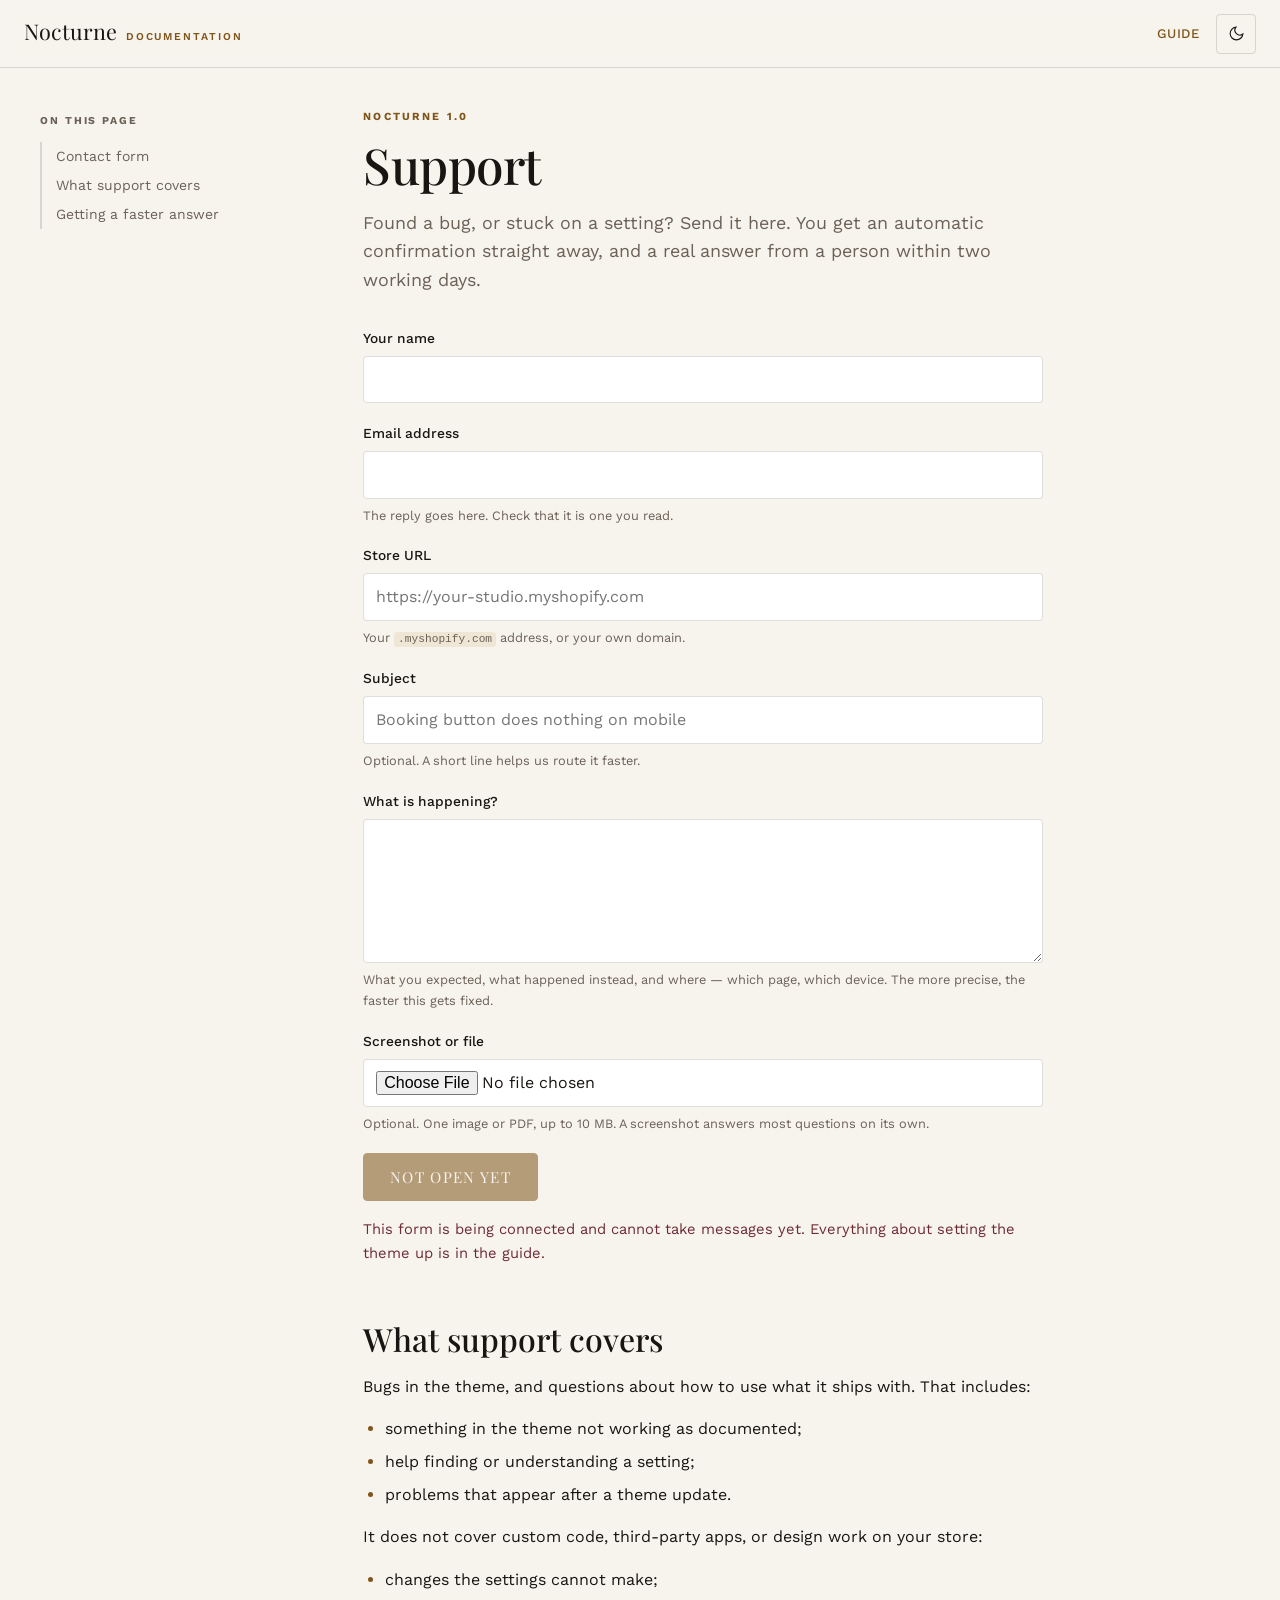
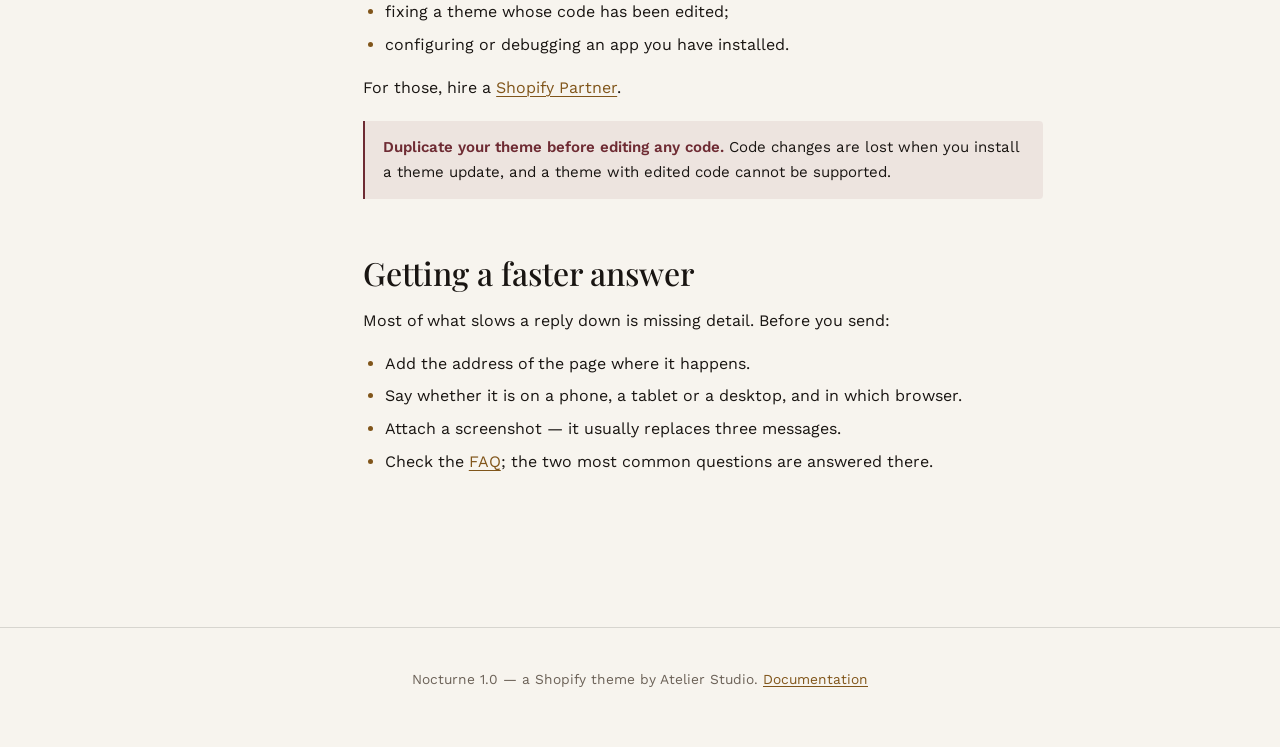
==== support.html @ 0e1caf20 "docs: sync from the theme repository" ====
<!doctype html>
<html lang="en">
<head>
<meta charset="utf-8">
<meta name="viewport" content="width=device-width, initial-scale=1">
<title>Nocturne — support</title>
<meta name="description" content="Report a bug or ask a question about the Nocturne Shopify theme. Answered within two working days.">
<link rel="preconnect" href="https://fonts.googleapis.com">
<link rel="preconnect" href="https://fonts.gstatic.com" crossorigin>
<link rel="stylesheet" href="https://fonts.googleapis.com/css2?family=Playfair+Display:wght@400;500;600&family=Work+Sans:wght@400;500;600;700&display=swap">
<link rel="stylesheet" href="assets/docs.css">
<script>
  try {
    var saved = localStorage.getItem('nocturne-docs-theme');
    if (saved) document.documentElement.setAttribute('data-theme', saved);
  } catch (e) {}
</script>
</head>
<body>

<header class="masthead">
  <a class="masthead__mark" href="./">
    <span class="masthead__name">Nocturne</span>
    <span class="masthead__kind">Documentation</span>
  </a>
  <a class="masthead__link" href="./">Guide</a>
  <button class="theme-toggle" type="button" data-theme-toggle aria-label="Switch between light and dark">
    <svg viewBox="0 0 24 24" fill="none" stroke="currentColor" stroke-width="1.6" aria-hidden="true">
      <path d="M21 12.8A9 9 0 1 1 11.2 3a7 7 0 0 0 9.8 9.8Z"/>
    </svg>
  </button>
</header>

<div class="layout">
  <details class="toc" data-toc open>
    <summary>On this page</summary>
    <ol>
      <li><a href="#form">Contact form</a></li>
      <li><a href="#covers">What support covers</a></li>
      <li><a href="#faster">Getting a faster answer</a></li>
    </ol>
  </details>

  <main class="content">
    <p class="eyebrow">Nocturne 1.0</p>
    <h1>Support</h1>
    <p class="lede">
      Found a bug, or stuck on a setting? Send it here. You get an automatic confirmation
      straight away, and a real answer from a person within two working days.
    </p>

    <section id="form">
      <form id="support-form" novalidate>
        <div class="field">
          <label for="name">Your name</label>
          <input id="name" name="name" type="text" autocomplete="name" required>
        </div>

        <div class="field">
          <label for="email">Email address</label>
          <input id="email" name="email" type="email" autocomplete="email" required>
          <span class="hint">The reply goes here. Check that it is one you read.</span>
        </div>

        <div class="field">
          <label for="storeUrl">Store URL</label>
          <input id="storeUrl" name="storeUrl" type="url" placeholder="https://your-studio.myshopify.com" required>
          <span class="hint">Your <code>.myshopify.com</code> address, or your own domain.</span>
        </div>

        <div class="field">
          <label for="subject">Subject</label>
          <input id="subject" name="subject" type="text" placeholder="Booking button does nothing on mobile">
          <span class="hint">Optional. A short line helps us route it faster.</span>
        </div>

        <div class="field">
          <label for="message">What is happening?</label>
          <textarea id="message" name="message" required></textarea>
          <span class="hint">
            What you expected, what happened instead, and where — which page, which device. The
            more precise, the faster this gets fixed.
          </span>
        </div>

        <div class="field">
          <label for="attachment">Screenshot or file</label>
          <input id="attachment" name="attachment" type="file" accept="image/png,image/jpeg,image/webp,image/gif,application/pdf">
          <span class="hint">Optional. One image or PDF, up to 10 MB. A screenshot answers most questions on its own.</span>
        </div>

        <p class="honeypot" aria-hidden="true">
          <label for="company">Company</label>
          <input id="company" name="company" type="text" tabindex="-1" autocomplete="off">
        </p>

        <input type="hidden" name="theme" value="Nocturne 1.0">

        <button class="button" type="submit" data-submit>Send request</button>
        <p class="form-status" id="form-status" role="status" aria-live="polite"></p>
      </form>
    </section>

    <section id="covers">
      <h2>What support covers</h2>
      <p>Bugs in the theme, and questions about how to use what it ships with. That includes:</p>
      <ul>
        <li>something in the theme not working as documented;</li>
        <li>help finding or understanding a setting;</li>
        <li>problems that appear after a theme update.</li>
      </ul>
      <p>It does not cover custom code, third-party apps, or design work on your store:</p>
      <ul>
        <li>changes the settings cannot make;</li>
        <li>fixing a theme whose code has been edited;</li>
        <li>configuring or debugging an app you have installed.</li>
      </ul>
      <p>
        For those, hire a <a href="https://www.shopify.com/partners/directory" rel="nofollow">Shopify Partner</a>.
      </p>
      <div class="note note--caution">
        <p>
          <strong>Duplicate your theme before editing any code.</strong> Code changes are lost when
          you install a theme update, and a theme with edited code cannot be supported.
        </p>
      </div>
    </section>

    <section id="faster">
      <h2>Getting a faster answer</h2>
      <p>Most of what slows a reply down is missing detail. Before you send:</p>
      <ul>
        <li>Add the address of the page where it happens.</li>
        <li>Say whether it is on a phone, a tablet or a desktop, and in which browser.</li>
        <li>Attach a screenshot — it usually replaces three messages.</li>
        <li>Check the <a href="./#faq">FAQ</a>; the two most common questions are answered there.</li>
      </ul>
    </section>
  </main>
</div>

<footer class="footer">
  <p>Nocturne 1.0 — a Shopify theme by Atelier Studio. <a href="./">Documentation</a></p>
</footer>

<script>
  (function () {
    var toc = document.querySelector('[data-toc]');
    if (toc && window.matchMedia('(max-width: 899px)').matches) toc.open = false;

    var root = document.documentElement;
    document.querySelector('[data-theme-toggle]').addEventListener('click', function () {
      var dark = window.matchMedia('(prefers-color-scheme: dark)').matches;
      var current = root.getAttribute('data-theme') || (dark ? 'dark' : 'light');
      var next = current === 'dark' ? 'light' : 'dark';
      root.setAttribute('data-theme', next);
      try { localStorage.setItem('nocturne-docs-theme', next); } catch (e) {}
    });
  })();

  // Set both at deploy time — see support-worker/README.md. The endpoint is the
  // Worker's public URL; the fallback address is only ever shown if the Worker
  // itself is unreachable, so a merchant is never left with a dead form.
  var SUPPORT_ENDPOINT = 'https://REPLACE-ME.workers.dev/ticket';
  var SUPPORT_FALLBACK_EMAIL = '';
  var MAX_BYTES = 10 * 1024 * 1024;

  (function () {
    var form = document.getElementById('support-form');
    var status = document.getElementById('form-status');
    var button = form.querySelector('[data-submit]');

    function say(state, text) {
      status.dataset.state = state;
      status.textContent = text;
    }

    // Until the Worker is deployed the form has nowhere to post. Say so and
    // disable it, rather than accepting a message and dropping it — a support
    // form that silently loses a request is worse than one that admits it is
    // not open yet.
    if (SUPPORT_ENDPOINT.indexOf('REPLACE-ME') !== -1) {
      button.disabled = true;
      button.textContent = 'Not open yet';
      say('error', 'This form is being connected and cannot take messages yet. Everything about setting the theme up is in the guide.');
      return;
    }

    form.addEventListener('submit', async function (event) {
      event.preventDefault();

      // Browser validation first, so the messages are the ones the reader's own
      // browser writes in their own language.
      if (!form.reportValidity()) return;

      var file = form.attachment.files[0];
      if (file && file.size > MAX_BYTES) {
        say('error', 'That file is larger than 10 MB. Send a screenshot, or a link to the file instead.');
        return;
      }

      button.disabled = true;
      say('', 'Sending…');

      try {
        var response = await fetch(SUPPORT_ENDPOINT, { method: 'POST', body: new FormData(form) });
        var body = await response.json().catch(function () { return {}; });
        if (!response.ok) throw new Error(body.error || ('HTTP ' + response.status));
        form.reset();
        say('ok', 'Received — reference ' + (body.reference || 'sent') + '. Check your inbox for the confirmation; a person replies within two working days.');
      } catch (error) {
        say(
          'error',
          'That did not send (' + error.message + '). ' +
            (SUPPORT_FALLBACK_EMAIL
              ? 'Email ' + SUPPORT_FALLBACK_EMAIL + ' and we will pick it up there.'
              : 'Please try again in a minute — nothing was lost.')
        );
      } finally {
        button.disabled = false;
      }
    });
  })();
</script>

</body>
</html>
---- assets/docs.css ----
/*
 * Nocturne documentation — house style.
 *
 * The theme ships Playfair Display + Work Sans and a warm near-black ground with
 * a gold brand. The documentation uses the same two faces and the same palette
 * on purpose: a merchant who has just bought the theme should recognise where
 * they are, and Shopify's own requirement is that the documentation reads
 * consistently with the theme settings.
 *
 * Light values live on bare :root so the un-stamped "system" state resolves;
 * dark is redefined once for prefers-color-scheme and once for the explicit
 * toggle, so neither can strand the other's text on the wrong ground.
 */

:root {
  --ground: #f7f4ee;
  --surface: #ffffff;
  --surface-sunken: #efe9df;
  --ink: #191512;
  --ink-muted: #6b6157;
  /* The theme's own AA-safe gold for text on a light surface. */
  --gold: #80551a;
  --gold-strong: #6a4515;
  --gold-wash: rgba(184, 134, 45, 0.12);
  --line: rgba(25, 21, 18, 0.14);
  --note: #6e2b33;
  --note-wash: rgba(110, 43, 51, 0.08);
  --shadow: 0 1px 2px rgba(25, 21, 18, 0.05), 0 8px 24px rgba(25, 21, 18, 0.06);

  --measure: 68ch;
  --sidebar: 17rem;
  --radius: 4px;
  --step: clamp(1rem, 0.6rem + 1.4vw, 1.5rem);
}

@media (prefers-color-scheme: dark) {
  :root:not([data-theme='light']) {
    --ground: #0e0e10;
    --surface: #17130f;
    --surface-sunken: #121010;
    --ink: #f4efe6;
    --ink-muted: #b7aa94;
    --gold: #c78a2f;
    --gold-strong: #d9a04b;
    --gold-wash: rgba(199, 138, 47, 0.13);
    --line: rgba(244, 239, 230, 0.13);
    --note: #d99aa2;
    --note-wash: rgba(110, 43, 51, 0.22);
    --shadow: 0 1px 2px rgba(0, 0, 0, 0.4), 0 12px 32px rgba(0, 0, 0, 0.35);
  }
}

:root[data-theme='dark'] {
  --ground: #0e0e10;
  --surface: #17130f;
  --surface-sunken: #121010;
  --ink: #f4efe6;
  --ink-muted: #b7aa94;
  --gold: #c78a2f;
  --gold-strong: #d9a04b;
  --gold-wash: rgba(199, 138, 47, 0.13);
  --line: rgba(244, 239, 230, 0.13);
  --note: #d99aa2;
  --note-wash: rgba(110, 43, 51, 0.22);
  --shadow: 0 1px 2px rgba(0, 0, 0, 0.4), 0 12px 32px rgba(0, 0, 0, 0.35);
}

*,
*::before,
*::after { box-sizing: border-box; }

html { scroll-behavior: smooth; }
@media (prefers-reduced-motion: reduce) {
  html { scroll-behavior: auto; }
  *, *::before, *::after { animation-duration: 0.01ms !important; transition-duration: 0.01ms !important; }
}

body {
  margin: 0;
  background: var(--ground);
  color: var(--ink);
  font-family: 'Work Sans', -apple-system, BlinkMacSystemFont, 'Segoe UI', Roboto, sans-serif;
  font-size: 1rem;
  line-height: 1.65;
  -webkit-font-smoothing: antialiased;
}

h1, h2, h3, h4 {
  font-family: 'Playfair Display', Georgia, 'Times New Roman', serif;
  font-weight: 500;
  line-height: 1.15;
  text-wrap: balance;
  margin: 0;
}

h1 { font-size: clamp(2.1rem, 1.4rem + 2.6vw, 3.1rem); letter-spacing: -0.01em; }
h2 { font-size: clamp(1.5rem, 1.15rem + 1.3vw, 2rem); margin-block: 3.5rem 1rem; }
h3 { font-size: 1.18rem; font-weight: 600; margin-block: 2rem 0.5rem; }

p, ul, ol, dl { margin-block: 0 1rem; }
ul, ol { padding-inline-start: 1.35rem; }
li { margin-block-end: 0.4rem; }
li::marker { color: var(--gold); }

a { color: var(--gold); text-underline-offset: 0.18em; text-decoration-thickness: 1px; }
a:hover { color: var(--gold-strong); }
:focus-visible { outline: 2px solid var(--gold); outline-offset: 2px; border-radius: 2px; }

strong { font-weight: 600; }

code {
  font-family: ui-monospace, 'SF Mono', 'Cascadia Mono', Menlo, monospace;
  font-size: 0.875em;
  padding: 0.1em 0.35em;
  border-radius: 3px;
  background: var(--gold-wash);
  color: inherit;
}

pre {
  margin-block: 0 1.25rem;
  padding: 1rem 1.15rem;
  border: 1px solid var(--line);
  border-radius: var(--radius);
  background: var(--surface-sunken);
  overflow-x: auto;
}
pre code { background: none; padding: 0; font-size: 0.85rem; line-height: 1.6; }

/* ── Shell ─────────────────────────────────────────────────────────────── */

.masthead {
  position: sticky;
  inset-block-start: 0;
  z-index: 20;
  display: flex;
  align-items: center;
  gap: 1rem;
  padding: 0.85rem var(--step);
  border-block-end: 1px solid var(--line);
  background: color-mix(in srgb, var(--ground) 92%, transparent);
  backdrop-filter: blur(10px);
}

.masthead__mark {
  display: flex;
  align-items: baseline;
  gap: 0.55rem;
  margin-inline-end: auto;
  color: inherit;
  text-decoration: none;
}
.masthead__name {
  font-family: 'Playfair Display', Georgia, serif;
  font-size: 1.35rem;
  line-height: 1;
}
.masthead__kind {
  font-size: 0.66rem;
  font-weight: 600;
  letter-spacing: 0.18em;
  text-transform: uppercase;
  color: var(--gold);
}

.masthead__link {
  font-size: 0.82rem;
  font-weight: 500;
  letter-spacing: 0.06em;
  text-transform: uppercase;
  text-decoration: none;
}

.theme-toggle {
  display: inline-flex;
  align-items: center;
  justify-content: center;
  width: 40px;
  height: 40px;
  padding: 0;
  border: 1px solid var(--line);
  border-radius: var(--radius);
  background: transparent;
  color: inherit;
  cursor: pointer;
}
.theme-toggle:hover { border-color: var(--gold); color: var(--gold); }
.theme-toggle svg { width: 17px; height: 17px; }

.layout {
  display: grid;
  grid-template-columns: var(--sidebar) minmax(0, 1fr);
  gap: clamp(2rem, 4vw, 4rem);
  align-items: start;
  max-width: 78rem;
  margin-inline: auto;
  padding: 0 var(--step) 6rem;
}

.toc {
  position: sticky;
  inset-block-start: 4.5rem;
  max-height: calc(100dvh - 6rem);
  padding-block: 2.5rem;
  overflow-y: auto;
  font-size: 0.875rem;
}
/* A <details> so the phone can fold fifteen entries away instead of pushing the
   article a screen and a half down. It ships `open`, and the script closes it
   only on small screens — so with no JavaScript the desktop keeps its list and
   the phone keeps a long but working one. */
.toc summary {
  display: flex;
  align-items: center;
  justify-content: space-between;
  margin: 0 0 0.75rem;
  font-family: 'Work Sans', sans-serif;
  font-size: 0.66rem;
  font-weight: 700;
  letter-spacing: 0.18em;
  text-transform: uppercase;
  color: var(--ink-muted);
  cursor: default;
  list-style: none;
}
.toc summary::-webkit-details-marker { display: none; }
.toc summary::after { content: ''; }
.toc ol { list-style: none; margin: 0; padding: 0; counter-reset: toc; }
.toc li { margin: 0; }
.toc a {
  display: block;
  padding: 0.32rem 0 0.32rem 0.85rem;
  border-inline-start: 2px solid var(--line);
  color: var(--ink-muted);
  text-decoration: none;
  line-height: 1.35;
}
.toc a:hover { color: var(--ink); border-inline-start-color: var(--gold); }
.toc a[aria-current='true'] { color: var(--gold); border-inline-start-color: var(--gold); font-weight: 500; }

.content { padding-block: 2.5rem; max-width: var(--measure); }
.content > * { max-width: var(--measure); }

.lede {
  font-size: 1.12rem;
  line-height: 1.6;
  color: var(--ink-muted);
  margin-block: 1rem 2rem;
}

section[id] { scroll-margin-block-start: 5rem; }

/* ── Components ────────────────────────────────────────────────────────── */

.eyebrow {
  margin: 0 0 0.6rem;
  font-size: 0.68rem;
  font-weight: 700;
  letter-spacing: 0.2em;
  text-transform: uppercase;
  color: var(--gold);
}

/* Where to click, repeated often enough to earn its own mark. */
.path {
  display: inline-block;
  padding: 0.1em 0.45em;
  border: 1px solid var(--line);
  border-radius: var(--radius);
  background: var(--surface);
  font-size: 0.85em;
  font-weight: 500;
  white-space: nowrap;
}

.note {
  margin-block: 1.25rem;
  padding: 0.9rem 1.1rem;
  border-inline-start: 2px solid var(--gold);
  border-radius: 0 var(--radius) var(--radius) 0;
  background: var(--gold-wash);
  font-size: 0.94rem;
}
.note--caution { border-inline-start-color: var(--note); background: var(--note-wash); }
.note p:last-child { margin-block-end: 0; }
.note strong { color: var(--gold); }
.note--caution strong { color: var(--note); }

table {
  width: 100%;
  margin-block: 0 1.5rem;
  border-collapse: collapse;
  font-size: 0.92rem;
}
.table-scroll { overflow-x: auto; max-width: var(--measure); }
th, td {
  padding: 0.6rem 0.8rem 0.6rem 0;
  border-block-end: 1px solid var(--line);
  text-align: start;
  vertical-align: top;
}
th {
  font-size: 0.68rem;
  font-weight: 700;
  letter-spacing: 0.14em;
  text-transform: uppercase;
  color: var(--ink-muted);
}

/* The setup really is a sequence, so it is numbered. Nothing else is. */
.steps { counter-reset: step; list-style: none; padding: 0; }
.steps > li {
  position: relative;
  counter-increment: step;
  padding-inline-start: 2.6rem;
  margin-block-end: 1.15rem;
}
.steps > li::before {
  content: counter(step);
  position: absolute;
  inset-inline-start: 0;
  inset-block-start: 0.05rem;
  width: 1.75rem;
  height: 1.75rem;
  display: grid;
  place-content: center;
  border: 1px solid var(--gold);
  border-radius: 50%;
  color: var(--gold);
  font-size: 0.8rem;
  font-variant-numeric: tabular-nums;
}

.faq { border-block-start: 1px solid var(--line); }
.faq details { border-block-end: 1px solid var(--line); }
.faq summary {
  display: flex;
  align-items: center;
  justify-content: space-between;
  gap: 1rem;
  padding: 1rem 0;
  font-weight: 500;
  cursor: pointer;
  list-style: none;
}
.faq summary::-webkit-details-marker { display: none; }
.faq summary::after {
  content: '+';
  color: var(--gold);
  font-size: 1.2rem;
  line-height: 1;
}
.faq details[open] summary::after { content: '\2212'; }
.faq details > *:not(summary) { margin-block-end: 1rem; }

.footer {
  border-block-start: 1px solid var(--line);
  padding: 2.5rem var(--step);
  color: var(--ink-muted);
  font-size: 0.86rem;
  text-align: center;
}

/* ── Support form ──────────────────────────────────────────────────────── */

.field { display: grid; gap: 0.4rem; margin-block-end: 1.15rem; }
.field label { font-size: 0.86rem; font-weight: 500; }
.field .hint { font-size: 0.8rem; color: var(--ink-muted); }

input[type='text'],
input[type='email'],
input[type='url'],
input[type='file'],
select,
textarea {
  width: 100%;
  min-height: 44px;
  padding: 0.6rem 0.75rem;
  border: 1px solid var(--line);
  border-radius: var(--radius);
  background: var(--surface);
  color: inherit;
  font: inherit;
  /* 16px keeps iOS from zooming the page when a field takes focus. */
  font-size: max(1rem, 16px);
}
textarea { min-height: 9rem; resize: vertical; line-height: 1.55; }
input:focus-visible, select:focus-visible, textarea:focus-visible { border-color: var(--gold); }

.button {
  display: inline-flex;
  align-items: center;
  justify-content: center;
  gap: 0.5rem;
  min-height: 48px;
  padding: 0.7rem 1.6rem;
  border: 1px solid var(--gold);
  border-radius: var(--radius);
  background: var(--gold);
  color: var(--ground);
  font-family: 'Playfair Display', Georgia, serif;
  font-size: 0.95rem;
  letter-spacing: 0.09em;
  text-transform: uppercase;
  text-decoration: none;
  cursor: pointer;
}
.button:hover { background: var(--gold-strong); border-color: var(--gold-strong); color: var(--ground); }
.button[disabled] { opacity: 0.55; cursor: progress; }

.honeypot { position: absolute; left: -9999px; width: 1px; height: 1px; overflow: hidden; }

.form-status { margin-block-start: 1rem; font-size: 0.92rem; }
.form-status[data-state='error'] { color: var(--note); }
.form-status[data-state='ok'] { color: var(--gold); }

/* ── Small screens ─────────────────────────────────────────────────────── */

@media (max-width: 899px) {
  .layout { grid-template-columns: minmax(0, 1fr); gap: 0; }
  .toc {
    position: static;
    max-height: none;
    padding-block: 1.5rem 0;
    overflow: visible;
  }
  .toc { border-block-end: 1px solid var(--line); padding-block-end: 0.75rem; }
  .toc summary {
    min-height: 44px;
    margin: 0;
    cursor: pointer;
  }
  /* The only chevron on the page, so it is drawn rather than imported. */
  .toc summary::after {
    content: '';
    width: 0.42rem;
    height: 0.42rem;
    border-inline-end: 1.5px solid var(--gold);
    border-block-end: 1.5px solid var(--gold);
    transform: rotate(45deg) translate(-2px, -2px);
    transition: transform 0.18s ease;
  }
  .toc[open] summary::after { transform: rotate(225deg) translate(-2px, -2px); }
  .toc ol { display: grid; gap: 0.15rem; padding-block: 0.35rem 0.5rem; }
  .content { padding-block-start: 1.5rem; }
}

@media (max-width: 560px) {
  .masthead__kind { display: none; }
}
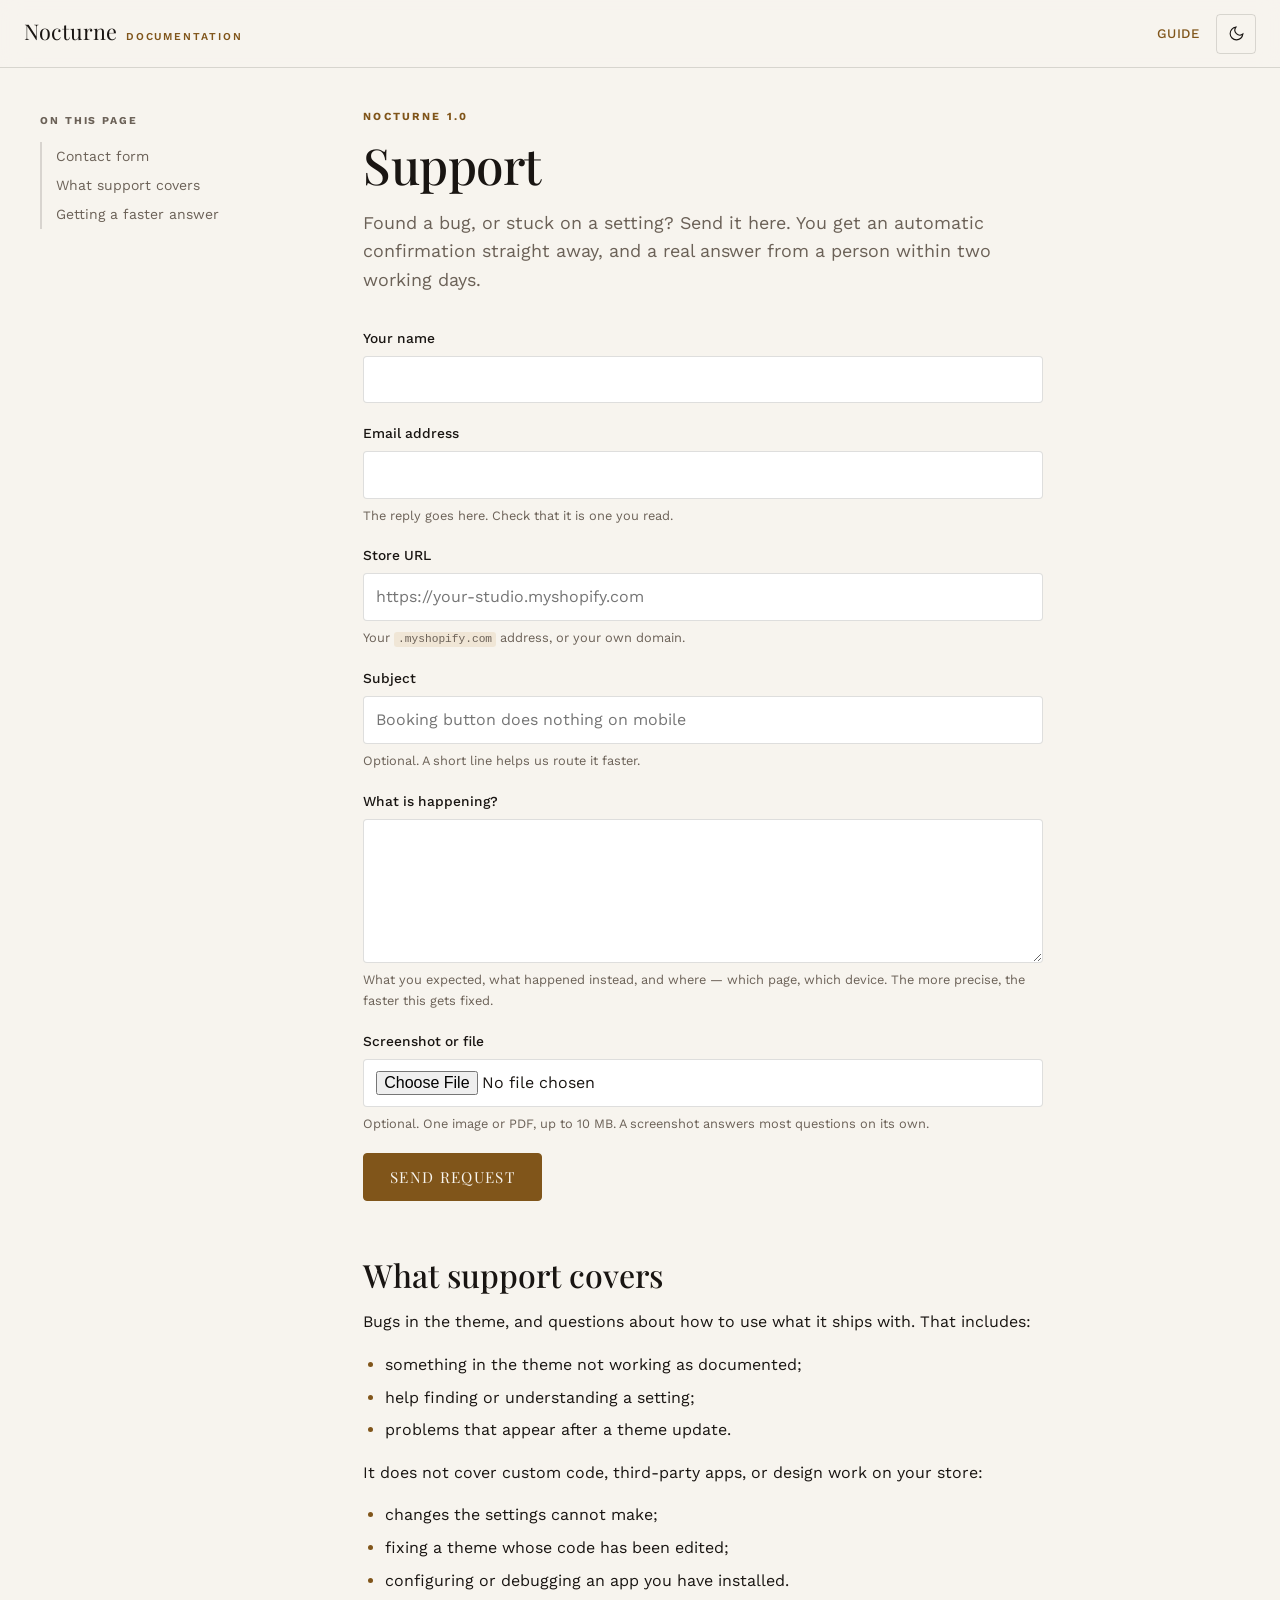
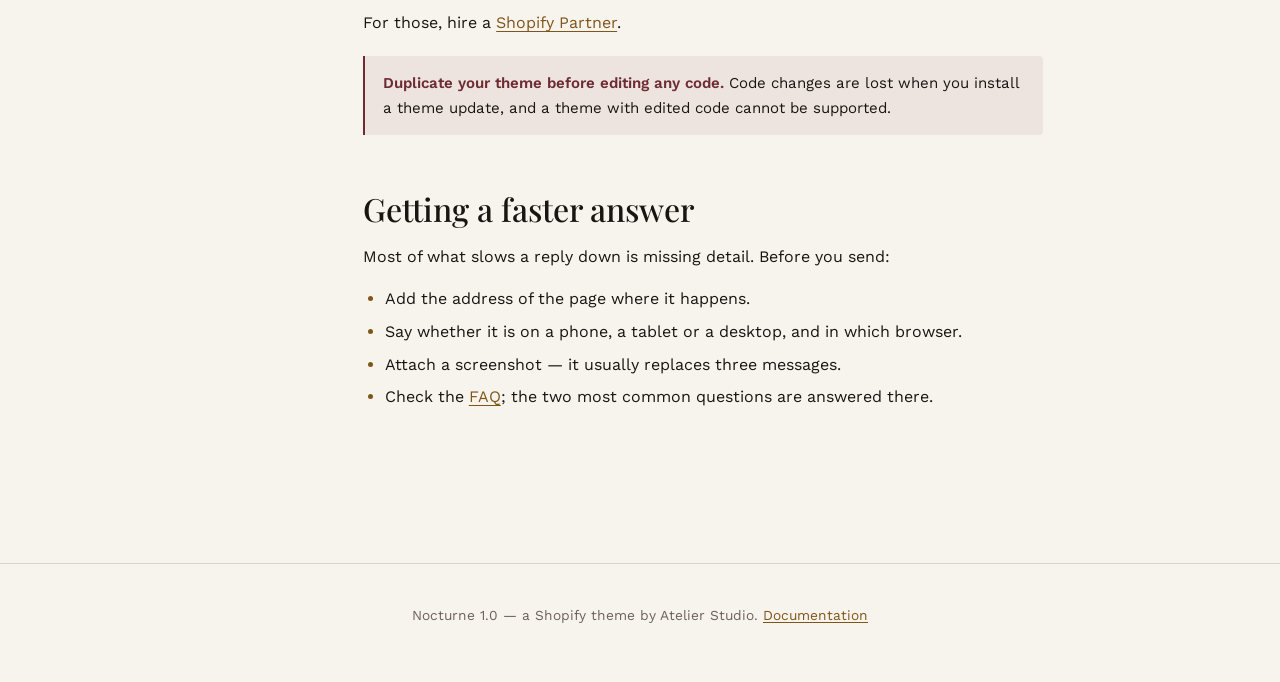
==== commit c29ac3d0: "docs: sync from the theme repository" ====
--- a/support.html
+++ b/support.html
@@ -161,8 +161,8 @@
   // Set both at deploy time — see support-worker/README.md. The endpoint is the
   // Worker's public URL; the fallback address is only ever shown if the Worker
   // itself is unreachable, so a merchant is never left with a dead form.
-  var SUPPORT_ENDPOINT = 'https://REPLACE-ME.workers.dev/ticket';
-  var SUPPORT_FALLBACK_EMAIL = '';
+  var SUPPORT_ENDPOINT = 'https://nocturne-support.floriandelange12.workers.dev/ticket';
+  var SUPPORT_FALLBACK_EMAIL = '';  // set only if the Worker ever needs a bypass
   var MAX_BYTES = 10 * 1024 * 1024;
 
   (function () {
